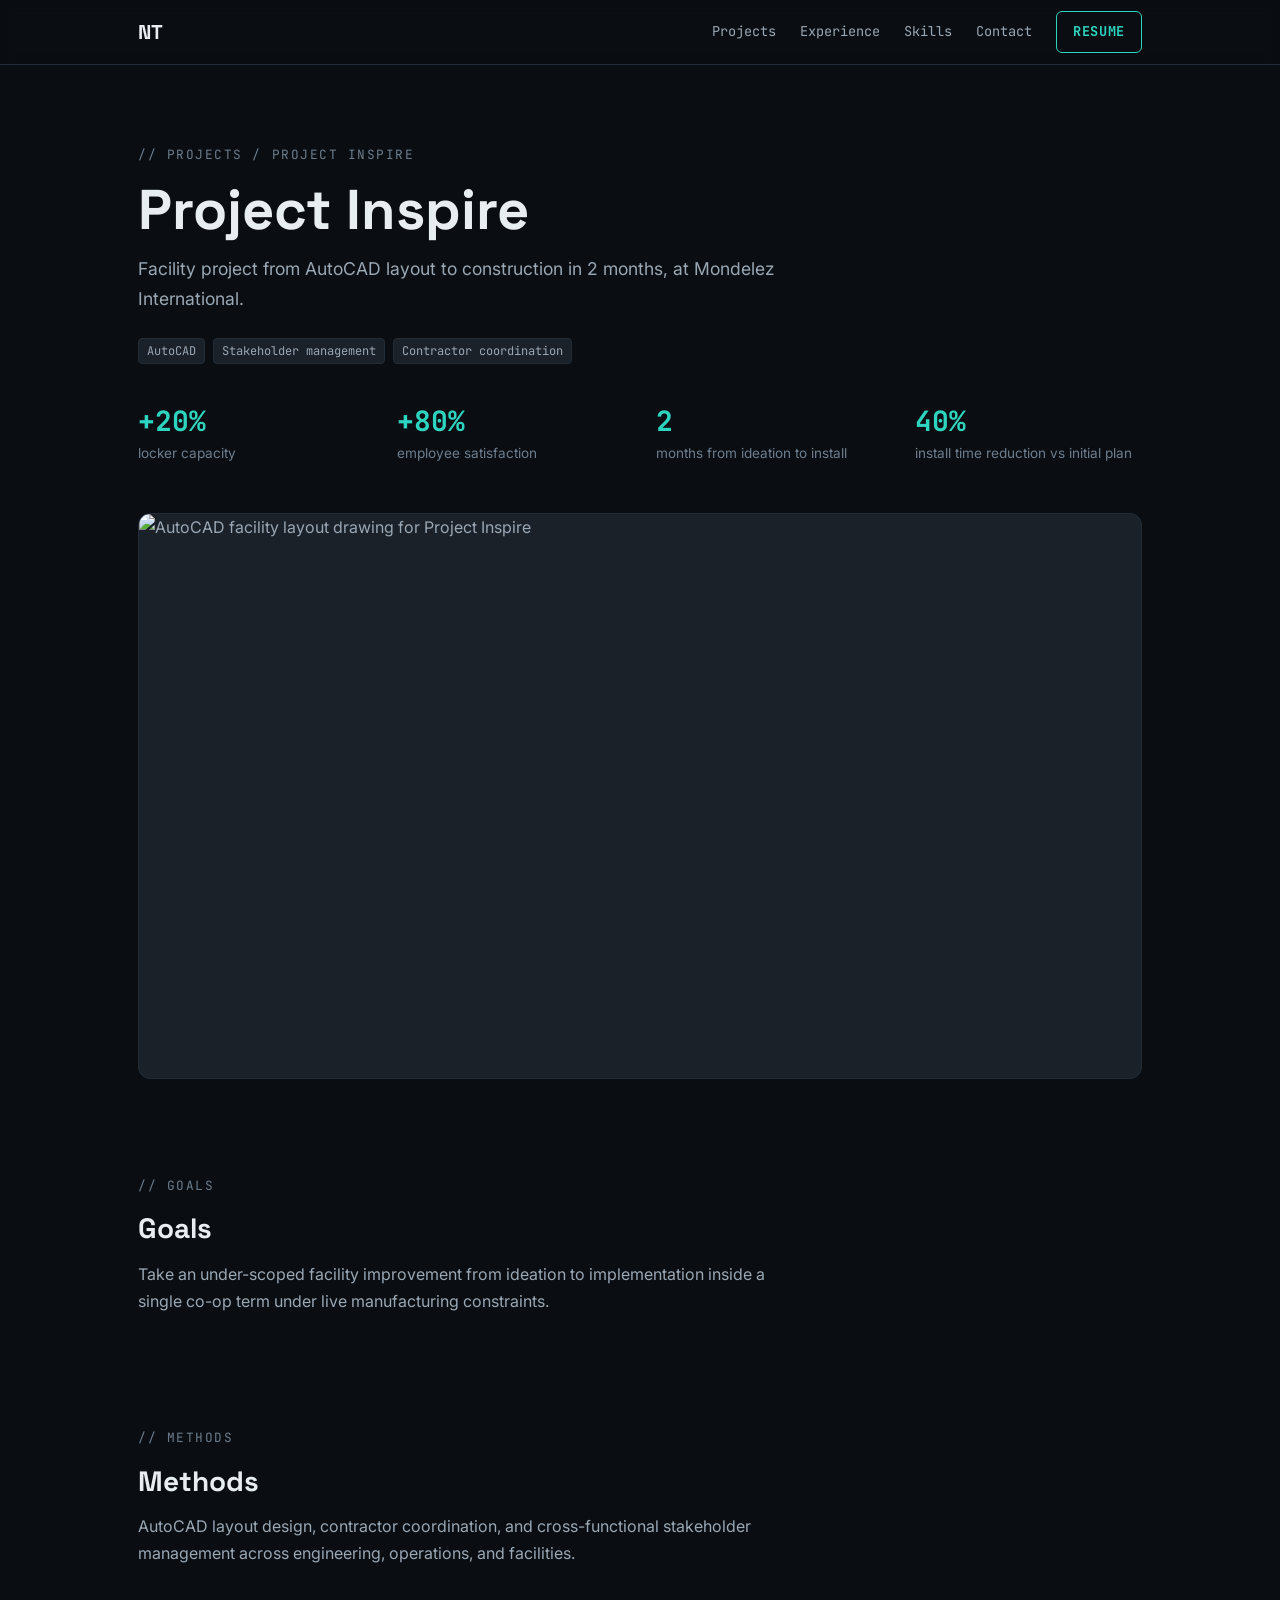
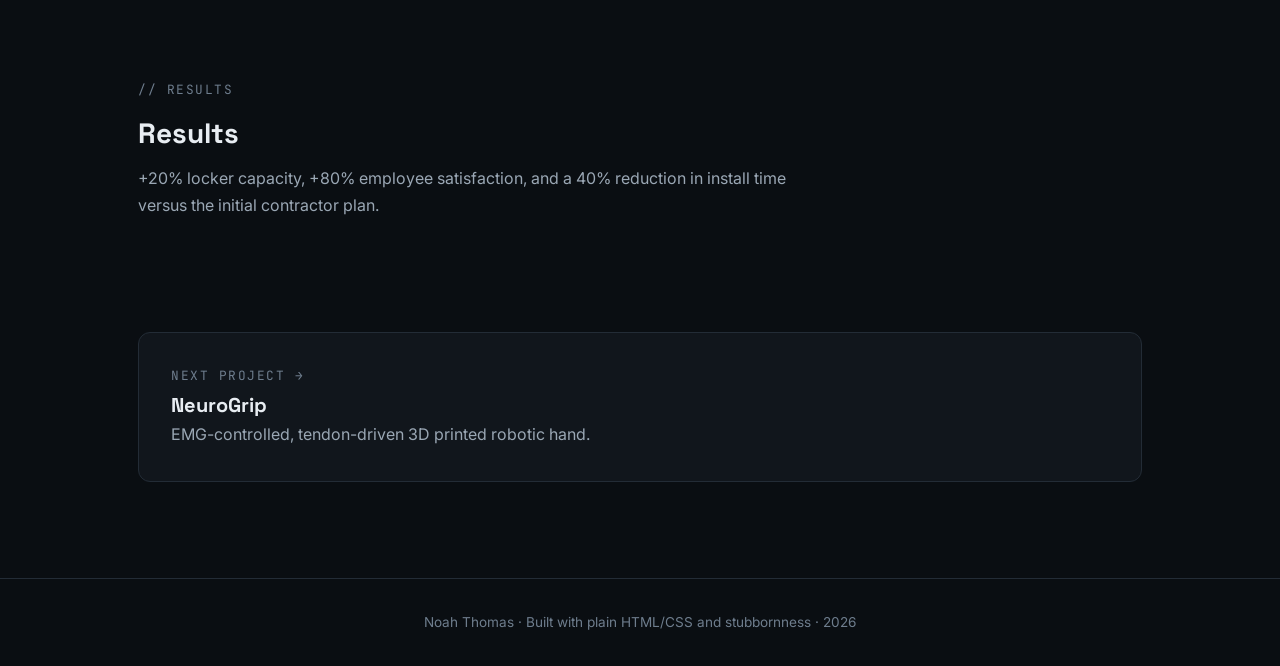
==== projects/inspire.html @ a72272f7 "Added Major Project Files" ====
<!DOCTYPE html>
<html lang="en">
<head>
  <meta charset="UTF-8">
  <meta name="viewport" content="width=device-width, initial-scale=1.0">
  <title>Project Inspire | Noah Thomas, Mechanical Engineer</title>
  <meta name="description" content="Project Inspire at Mondelez International: a facility project taken from AutoCAD layout to construction in 2 months. +20% capacity, +80% satisfaction. Led by Noah Thomas.">
  <meta property="og:title" content="Project Inspire | Noah Thomas">
  <meta property="og:description" content="Facility project from AutoCAD layout to construction in 2 months. +20% capacity.">
  <meta property="og:image" content="https://noaht155.github.io/assets/inspire/layout.png">
  <meta property="og:type" content="article">
  <link rel="icon" type="image/svg+xml" href="../assets/favicon.svg">
  <link rel="preconnect" href="https://fonts.googleapis.com">
  <link rel="preconnect" href="https://fonts.gstatic.com" crossorigin>
  <link href="https://fonts.googleapis.com/css2?family=Inter:wght@400;500&family=JetBrains+Mono:wght@400;700&family=Space+Grotesk:wght@500;700&display=swap" rel="stylesheet">
  <link rel="stylesheet" href="../css/style.css">
</head>
<body>
  <a class="skip-link" href="#main">Skip to content</a>

  <header class="nav">
    <div class="container nav-inner">
      <a class="nav-wordmark" href="../index.html" aria-label="Noah Thomas, home">NT</a>
      <button class="nav-toggle" aria-expanded="false" aria-controls="nav-links" aria-label="Toggle navigation menu">
        <span class="nav-toggle-bar"></span>
        <span class="nav-toggle-bar"></span>
        <span class="nav-toggle-bar"></span>
      </button>
      <nav id="nav-links" class="nav-links" aria-label="Main navigation">
        <a href="../index.html#projects">Projects</a>
        <a href="../index.html#experience">Experience</a>
        <a href="../index.html#skills">Skills</a>
        <a href="../index.html#contact">Contact</a>
        <a class="btn btn-secondary" href="../assets/Noah_Thomas_Resume.pdf">Resume</a>
      </nav>
    </div>
  </header>

  <main id="main">

    <div class="container detail-header">
      <p class="section-label">// <a href="../index.html#projects">PROJECTS</a> / PROJECT INSPIRE</p>
      <h1>Project Inspire</h1>
      <p class="detail-oneliner">Facility project from AutoCAD layout to construction in 2 months, at Mondelez International.</p>
      <div class="tag-row">
        <span class="tag">AutoCAD</span>
        <span class="tag">Stakeholder management</span>
        <span class="tag">Contractor coordination</span>
      </div>

      <div class="metric-row" style="--metric-cols: 4;">
        <div class="metric">
          <div class="metric-value">+20%</div>
          <div class="metric-caption">locker capacity</div>
        </div>
        <div class="metric">
          <div class="metric-value">+80%</div>
          <div class="metric-caption">employee satisfaction</div>
        </div>
        <div class="metric">
          <div class="metric-value">2</div>
          <div class="metric-caption">months from ideation to install</div>
        </div>
        <div class="metric">
          <div class="metric-value">40%</div>
          <div class="metric-caption">install time reduction vs initial plan</div>
        </div>
      </div>

      <img class="detail-hero-image" src="../assets/inspire/layout.png" alt="AutoCAD facility layout drawing for Project Inspire" width="1600" height="900">
    </div>

    <section class="container detail-section section reveal" style="padding-top: 0;">
      <p class="section-label">// GOALS</p>
      <h2>Goals</h2>
      <p>Take an under-scoped facility improvement from ideation to implementation inside a single co-op term under live manufacturing constraints.</p>
    </section>

    <section class="container detail-section section reveal">
      <p class="section-label">// METHODS</p>
      <h2>Methods</h2>
      <p>AutoCAD layout design, contractor coordination, and cross-functional stakeholder management across engineering, operations, and facilities.</p>
    </section>

    <section class="container detail-section section reveal">
      <p class="section-label">// RESULTS</p>
      <h2>Results</h2>
      <p>+20% locker capacity, +80% employee satisfaction, and a 40% reduction in install time versus the initial contractor plan.</p>
    </section>

    <section class="container section reveal">
      <a class="next-project" href="./neurogrip.html">
        <p class="next-project-label">Next project &rarr;</p>
        <h3>NeuroGrip</h3>
        <p>EMG-controlled, tendon-driven 3D printed robotic hand.</p>
      </a>
    </section>

  </main>

  <footer class="footer">
    <div class="container">
      <p>Noah Thomas &middot; Built with plain HTML/CSS and stubbornness &middot; 2026</p>
    </div>
  </footer>

  <script src="../js/main.js"></script>
</body>
</html>
---- css/style.css ----
/* ============================================================
   Noah Thomas, portfolio stylesheet
   Dark technical aesthetic. See claude_context/01-DESIGN-SYSTEM.md
   ============================================================ */

/* ---------- Reset ---------- */
*,
*::before,
*::after {
  box-sizing: border-box;
  margin: 0;
  padding: 0;
}

/* ---------- Design tokens ---------- */
:root {
  --bg-0: #0a0e12;
  --bg-1: #11161c;
  --bg-2: #1a2129;
  --border: #232c36;
  --text-0: #e8edf2;
  --text-1: #9aa7b4;
  /* Spec value is #5d6b7a; lightened to #6e7d8d so small text passes
     WCAG AA 4.5:1 on --bg-0 (Lighthouse accessibility 100 requirement). */
  --text-2: #6e7d8d;
  --accent: #2dd4bf;
  --accent-dim: #14b8a6;
  --accent-glow: rgba(45, 212, 191, 0.08);

  --font-heading: "Space Grotesk", sans-serif;
  --font-body: "Inter", sans-serif;
  --font-mono: "JetBrains Mono", monospace;

  --max-width: 1100px;
  --pad-x: 24px;
  --section-gap: 64px;
}

@media (min-width: 768px) {
  :root {
    --pad-x: 48px;
    --section-gap: 96px;
  }
}

/* ---------- Base ---------- */
html {
  scroll-behavior: smooth;
  scroll-padding-top: 80px;
}

@media (prefers-reduced-motion: reduce) {
  html {
    scroll-behavior: auto;
  }
}

body {
  background: var(--bg-0);
  color: var(--text-1);
  font-family: var(--font-body);
  font-size: 1rem;
  font-weight: 400;
  line-height: 1.7;
  -webkit-font-smoothing: antialiased;
}

h1,
h2,
h3 {
  font-family: var(--font-heading);
  color: var(--text-0);
  line-height: 1.15;
  font-weight: 700;
}

h1 {
  font-size: clamp(2.2rem, 5vw, 3.5rem);
}

h2 {
  font-size: 1.75rem;
}

h3 {
  font-size: 1.25rem;
}

p {
  max-width: 65ch;
}

a {
  color: var(--accent);
  text-decoration: none;
}

a:hover {
  color: var(--accent-dim);
}

img {
  display: block;
  max-width: 100%;
  height: auto;
  background: var(--bg-2);
}

ul {
  list-style: none;
}

/* ---------- Utilities ---------- */
.container {
  max-width: var(--max-width);
  margin: 0 auto;
  padding-left: var(--pad-x);
  padding-right: var(--pad-x);
}

.section {
  padding-top: var(--section-gap);
}

.section-label {
  font-family: var(--font-mono);
  font-size: 0.8rem;
  font-weight: 400;
  text-transform: uppercase;
  letter-spacing: 0.12em;
  color: var(--text-2);
  margin-bottom: 12px;
}

.section-label a {
  color: inherit;
}

.section-label a:hover {
  color: var(--accent);
}

.section h2 {
  margin-bottom: 32px;
}

.skip-link {
  position: absolute;
  top: -48px;
  left: 16px;
  z-index: 100;
  background: var(--accent);
  color: var(--bg-0);
  padding: 8px 16px;
  border-radius: 6px;
  font-family: var(--font-mono);
  font-size: 0.85rem;
}

.skip-link:focus {
  top: 16px;
  color: var(--bg-0);
}

/* ---------- Buttons ---------- */
.btn {
  display: inline-block;
  font-family: var(--font-mono);
  font-size: 0.85rem;
  font-weight: 700;
  text-transform: uppercase;
  letter-spacing: 0.05em;
  padding: 12px 24px;
  border-radius: 6px;
  border: 1px solid transparent;
  cursor: pointer;
  transition: background-color 150ms ease, border-color 150ms ease,
    color 150ms ease;
}

.btn-primary {
  background: var(--accent);
  color: var(--bg-0);
}

.btn-primary:hover {
  background: var(--accent-dim);
  color: var(--bg-0);
}

.btn-secondary {
  background: transparent;
  border-color: var(--accent);
  color: var(--accent);
}

.btn-secondary:hover {
  border-color: var(--accent-dim);
  color: var(--accent-dim);
}

/* ---------- Nav ---------- */
.nav {
  position: fixed;
  top: 0;
  left: 0;
  right: 0;
  z-index: 50;
  background: rgba(10, 14, 18, 0.9);
  -webkit-backdrop-filter: blur(8px);
  backdrop-filter: blur(8px);
  border-bottom: 1px solid var(--border);
}

.nav-inner {
  display: flex;
  align-items: center;
  justify-content: space-between;
  gap: 16px;
  min-height: 64px;
  flex-wrap: wrap;
  padding-top: 8px;
  padding-bottom: 8px;
}

.nav-wordmark {
  font-family: var(--font-heading);
  font-weight: 700;
  font-size: 1.25rem;
  color: var(--text-0);
  letter-spacing: 0.02em;
}

.nav-wordmark:hover {
  color: var(--accent);
}

.nav-links {
  display: flex;
  align-items: center;
  flex-wrap: wrap;
  gap: 8px 24px;
}

.nav-links a:not(.btn) {
  font-family: var(--font-mono);
  font-size: 0.85rem;
  color: var(--text-1);
}

.nav-links a:not(.btn):hover {
  color: var(--accent);
}

.nav-links .btn {
  padding: 8px 16px;
}

.nav-toggle {
  display: none;
  background: none;
  border: 1px solid var(--border);
  border-radius: 6px;
  padding: 8px 10px;
  cursor: pointer;
}

.nav-toggle-bar {
  display: block;
  width: 20px;
  height: 2px;
  background: var(--text-0);
  margin: 4px 0;
  transition: transform 150ms ease, opacity 150ms ease;
}

/* Mobile nav: hamburger + full-screen overlay, JS-enhanced only.
   Without JS the links simply wrap inside the header bar. */
@media (max-width: 767px) {
  .js .nav-toggle {
    display: block;
  }

  .js .nav-toggle[aria-expanded="true"] .nav-toggle-bar:nth-child(1) {
    transform: translateY(6px) rotate(45deg);
  }

  .js .nav-toggle[aria-expanded="true"] .nav-toggle-bar:nth-child(2) {
    opacity: 0;
  }

  .js .nav-toggle[aria-expanded="true"] .nav-toggle-bar:nth-child(3) {
    transform: translateY(-6px) rotate(-45deg);
  }

  .js .nav-links {
    display: none;
    position: fixed;
    inset: 64px 0 0 0;
    background: var(--bg-0);
    flex-direction: column;
    align-items: flex-start;
    gap: 28px;
    padding: 48px var(--pad-x);
  }

  .js .nav-links.open {
    display: flex;
  }

  .js .nav-links a:not(.btn) {
    font-size: 1.1rem;
  }
}

/* ---------- Hero ---------- */
.hero {
  position: relative;
  display: flex;
  align-items: center;
  min-height: min(100svh, 900px);
  padding-top: 128px;
  padding-bottom: 64px;
  overflow: hidden;
}

.hero::before {
  content: "";
  position: absolute;
  top: 10%;
  left: 50%;
  transform: translateX(-50%);
  width: 800px;
  height: 500px;
  background: radial-gradient(ellipse at center, var(--accent-glow), transparent 70%);
  pointer-events: none;
}

.hero-inner {
  position: relative;
}

.hero h1 {
  max-width: 18ch;
  margin-bottom: 24px;
}

.hero-subline {
  max-width: 56ch;
  margin-bottom: 36px;
}

.hero-actions {
  display: flex;
  flex-wrap: wrap;
  gap: 16px;
  margin-bottom: 56px;
}

.hero-metrics {
  display: flex;
  flex-wrap: wrap;
  gap: 24px 56px;
}

/* ---------- Metric block ---------- */
.metric {
  min-width: 0;
}

.metric-value {
  font-family: var(--font-mono);
  font-weight: 700;
  font-size: 1.75rem;
  color: var(--accent);
  line-height: 1.2;
}

.metric-caption {
  font-size: 0.85rem;
  color: var(--text-2);
  margin-top: 4px;
}

@media (max-width: 599px) {
  .hero-metrics {
    flex-direction: column;
    gap: 20px;
  }
}

/* ---------- Project cards ---------- */
.project-grid {
  display: grid;
  grid-template-columns: 1fr;
  gap: 24px;
}

@media (min-width: 768px) {
  .project-grid {
    grid-template-columns: 1fr 1fr;
  }

  .project-card-wide {
    grid-column: 1 / -1;
  }
}

.project-card {
  display: block;
  background: var(--bg-1);
  border: 1px solid var(--border);
  border-radius: 12px;
  overflow: hidden;
  color: var(--text-1);
  transition: border-color 150ms ease, transform 150ms ease;
}

.project-card:hover {
  border-color: var(--accent-dim);
  transform: translateY(-2px);
  color: var(--text-1);
}

.project-card-image {
  aspect-ratio: 16 / 9;
  width: 100%;
  object-fit: cover;
  border-bottom: 1px solid var(--border);
}

.project-card-wide .project-card-image {
  aspect-ratio: 21 / 6;
}

.project-card-body {
  padding: 24px;
}

.project-card h3 {
  margin-bottom: 8px;
}

.project-card-desc {
  margin-bottom: 16px;
}

.project-card-metrics {
  font-family: var(--font-mono);
  font-size: 0.85rem;
  color: var(--accent);
  margin-top: 16px;
}

/* ---------- Tech tags ---------- */
.tag-row {
  display: flex;
  flex-wrap: wrap;
  gap: 8px;
}

.tag {
  font-family: var(--font-mono);
  font-size: 0.75rem;
  background: var(--bg-2);
  border: 1px solid var(--border);
  border-radius: 4px;
  padding: 2px 8px;
  color: var(--text-1);
}

/* ---------- Timeline ---------- */
.timeline {
  position: relative;
  padding-left: 0;
}

.timeline-entry {
  position: relative;
  display: grid;
  grid-template-columns: 1fr;
  gap: 4px 32px;
  padding: 0 0 40px 28px;
  border-left: 1px solid var(--border);
}

.timeline-entry:last-of-type {
  padding-bottom: 8px;
}

.timeline-entry::before {
  content: "";
  position: absolute;
  left: -4.5px;
  top: 8px;
  width: 8px;
  height: 8px;
  border-radius: 50%;
  background: var(--accent);
}

.timeline-date {
  font-family: var(--font-mono);
  font-size: 0.85rem;
  color: var(--text-2);
}

.timeline-company {
  color: var(--text-1);
  margin: 4px 0 12px;
}

.timeline-body ul {
  list-style: none;
}

.timeline-body li {
  position: relative;
  padding-left: 20px;
  margin-bottom: 8px;
}

.timeline-body li::before {
  content: "·";
  position: absolute;
  left: 4px;
  color: var(--accent);
}

@media (min-width: 768px) {
  .timeline-entry {
    grid-template-columns: 200px 1fr;
  }

  .timeline-date {
    padding-top: 4px;
  }
}

.education-line {
  color: var(--text-2);
  font-size: 0.9rem;
  margin-top: 24px;
}

/* ---------- Skills ---------- */
.skills-grid {
  display: grid;
  grid-template-columns: 1fr;
  gap: 32px;
}

@media (min-width: 768px) {
  .skills-grid {
    grid-template-columns: 1fr 1fr;
  }
}

.skills-group h3 {
  font-size: 1rem;
  margin-bottom: 14px;
}

/* ---------- Contact ---------- */
.contact {
  text-align: center;
}

.contact .section-label {
  text-align: center;
}

.contact h2 {
  margin-bottom: 16px;
}

.contact p {
  max-width: 52ch;
  margin: 0 auto 32px;
}

.contact-actions {
  display: flex;
  flex-wrap: wrap;
  justify-content: center;
  gap: 16px;
}

/* ---------- Footer ---------- */
.footer {
  margin-top: var(--section-gap);
  border-top: 1px solid var(--border);
  padding: 32px 0;
}

.footer p {
  color: var(--text-2);
  font-size: 0.85rem;
  max-width: none;
  text-align: center;
}

/* ---------- Project detail pages ---------- */
.detail-header {
  padding-top: 144px;
}

.detail-header h1 {
  margin-bottom: 12px;
}

.detail-oneliner {
  font-size: 1.1rem;
  margin-bottom: 24px;
}

.detail-header .tag-row {
  margin-bottom: 40px;
}

.badge {
  display: inline-block;
  font-family: var(--font-mono);
  font-size: 0.75rem;
  text-transform: uppercase;
  letter-spacing: 0.08em;
  color: var(--accent);
  border: 1px solid var(--accent);
  border-radius: 999px;
  padding: 4px 14px;
  margin-bottom: 20px;
}

.metric-row {
  display: grid;
  grid-template-columns: repeat(2, 1fr);
  gap: 32px;
  margin-bottom: 48px;
}

@media (min-width: 768px) {
  .metric-row {
    grid-template-columns: repeat(var(--metric-cols, 3), 1fr);
  }
}

.detail-hero-image {
  width: 100%;
  border: 1px solid var(--border);
  border-radius: 12px;
  margin-bottom: var(--section-gap);
}

.detail-section h2 {
  margin-bottom: 16px;
}

.detail-section p {
  margin-bottom: 16px;
}

.gallery {
  display: grid;
  grid-template-columns: 1fr;
  gap: 24px;
}

@media (min-width: 768px) {
  .gallery {
    grid-template-columns: 1fr 1fr;
  }
}

.gallery figure img {
  width: 100%;
  aspect-ratio: 4 / 3;
  object-fit: cover;
  border: 1px solid var(--border);
  border-radius: 12px;
}

.gallery figcaption {
  color: var(--text-2);
  font-size: 0.85rem;
  margin-top: 8px;
}

.next-project {
  display: block;
  background: var(--bg-1);
  border: 1px solid var(--border);
  border-radius: 12px;
  padding: 32px;
  color: var(--text-1);
  transition: border-color 150ms ease, transform 150ms ease;
}

.next-project:hover {
  border-color: var(--accent-dim);
  transform: translateY(-2px);
  color: var(--text-1);
}

.next-project-label {
  font-family: var(--font-mono);
  font-size: 0.8rem;
  text-transform: uppercase;
  letter-spacing: 0.12em;
  color: var(--text-2);
  margin-bottom: 8px;
}

.next-project h3 {
  margin-bottom: 4px;
}

/* ---------- Scroll reveal (JS enhancement only) ---------- */
@media (prefers-reduced-motion: no-preference) {
  .js .reveal {
    opacity: 0;
    transform: translateY(12px);
    transition: opacity 0.4s ease-out, transform 0.4s ease-out;
  }

  .js .reveal.is-visible {
    opacity: 1;
    transform: none;
  }
}
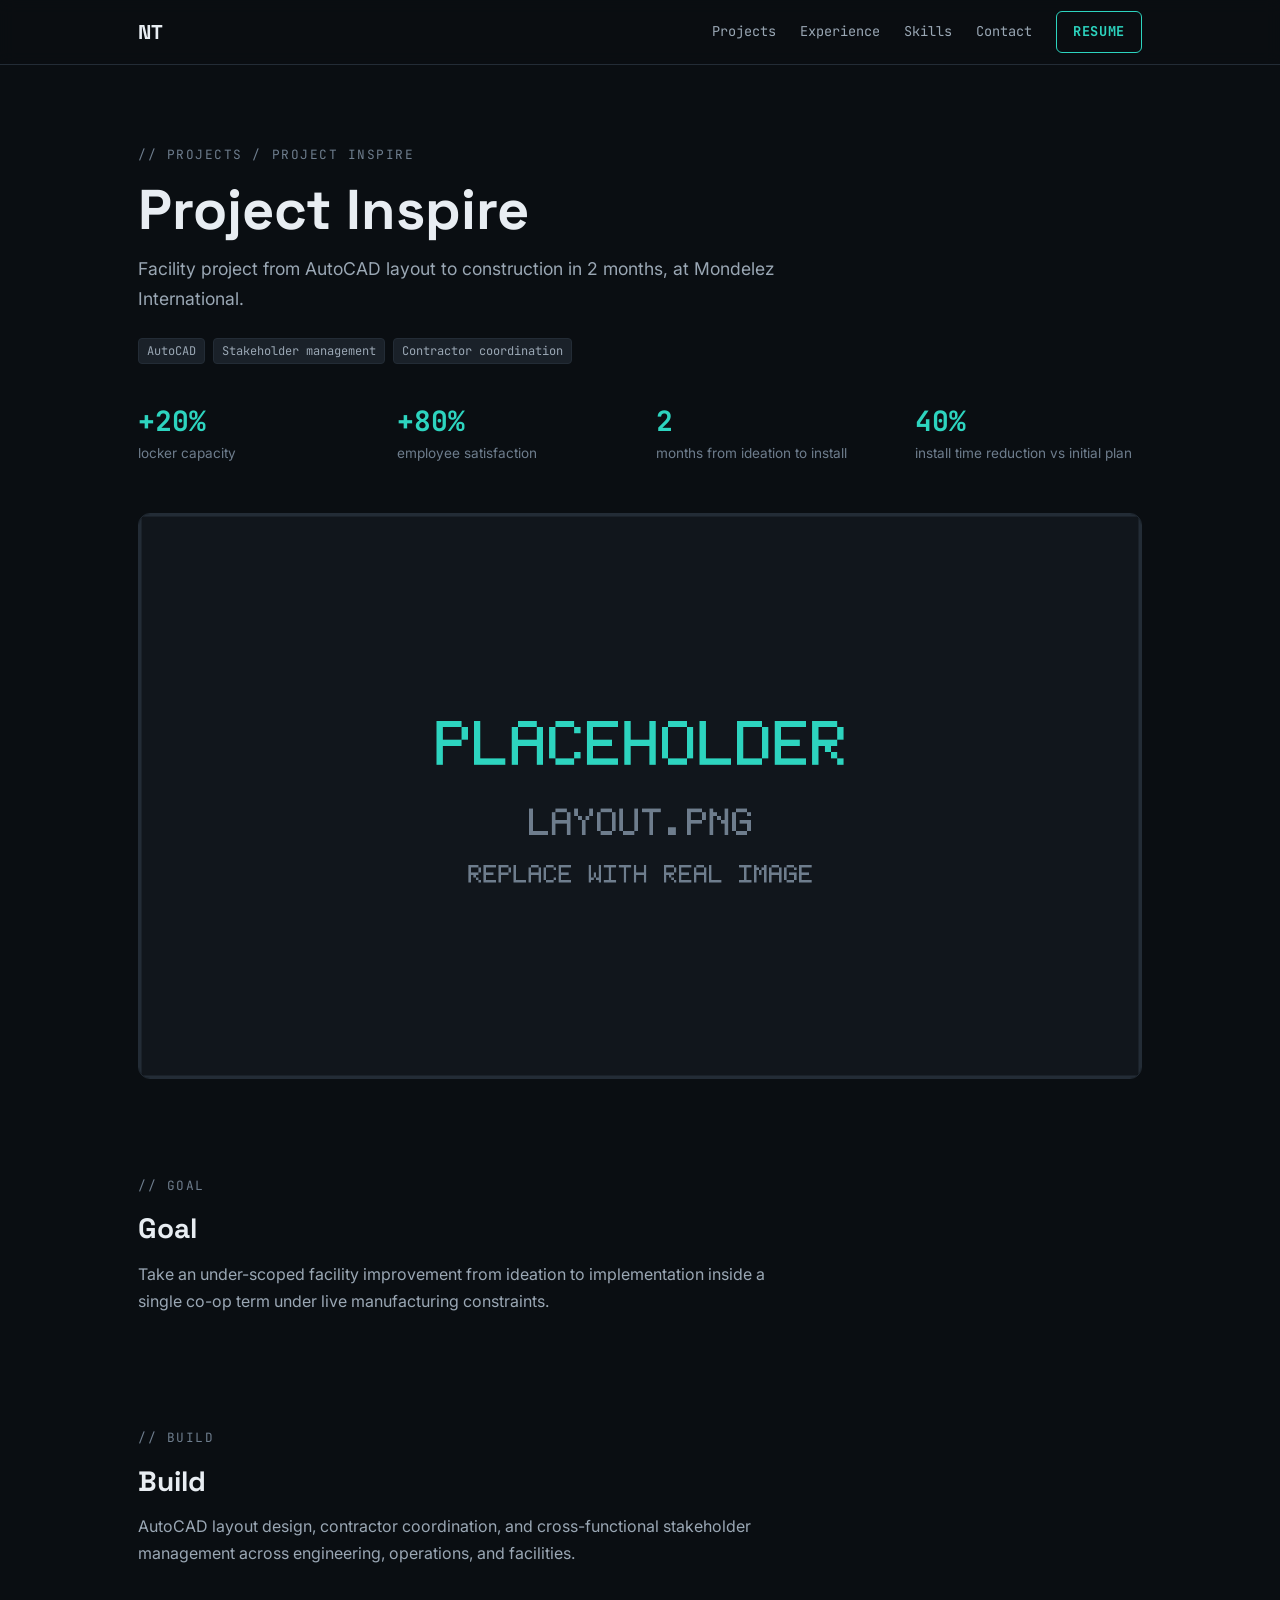
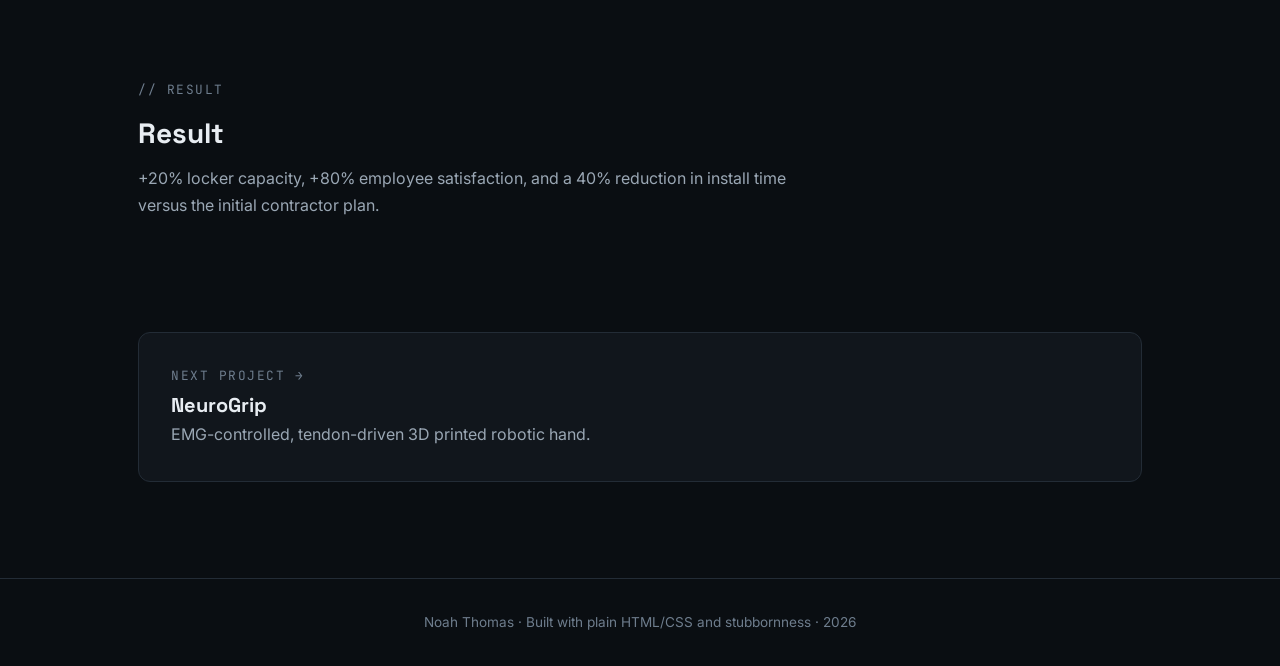
==== commit 76de9266: "Mirror portfolio_context.md's section structure on project pages Rename detail-page sections to Goal" ====
--- a/projects/inspire.html
+++ b/projects/inspire.html
@@ -71,20 +71,20 @@
     </div>
 
     <section class="container detail-section section reveal" style="padding-top: 0;">
-      <p class="section-label">// GOALS</p>
-      <h2>Goals</h2>
+      <p class="section-label">// GOAL</p>
+      <h2>Goal</h2>
       <p>Take an under-scoped facility improvement from ideation to implementation inside a single co-op term under live manufacturing constraints.</p>
     </section>
 
     <section class="container detail-section section reveal">
-      <p class="section-label">// METHODS</p>
-      <h2>Methods</h2>
+      <p class="section-label">// BUILD</p>
+      <h2>Build</h2>
       <p>AutoCAD layout design, contractor coordination, and cross-functional stakeholder management across engineering, operations, and facilities.</p>
     </section>
 
     <section class="container detail-section section reveal">
-      <p class="section-label">// RESULTS</p>
-      <h2>Results</h2>
+      <p class="section-label">// RESULT</p>
+      <h2>Result</h2>
       <p>+20% locker capacity, +80% employee satisfaction, and a 40% reduction in install time versus the initial contractor plan.</p>
     </section>
 
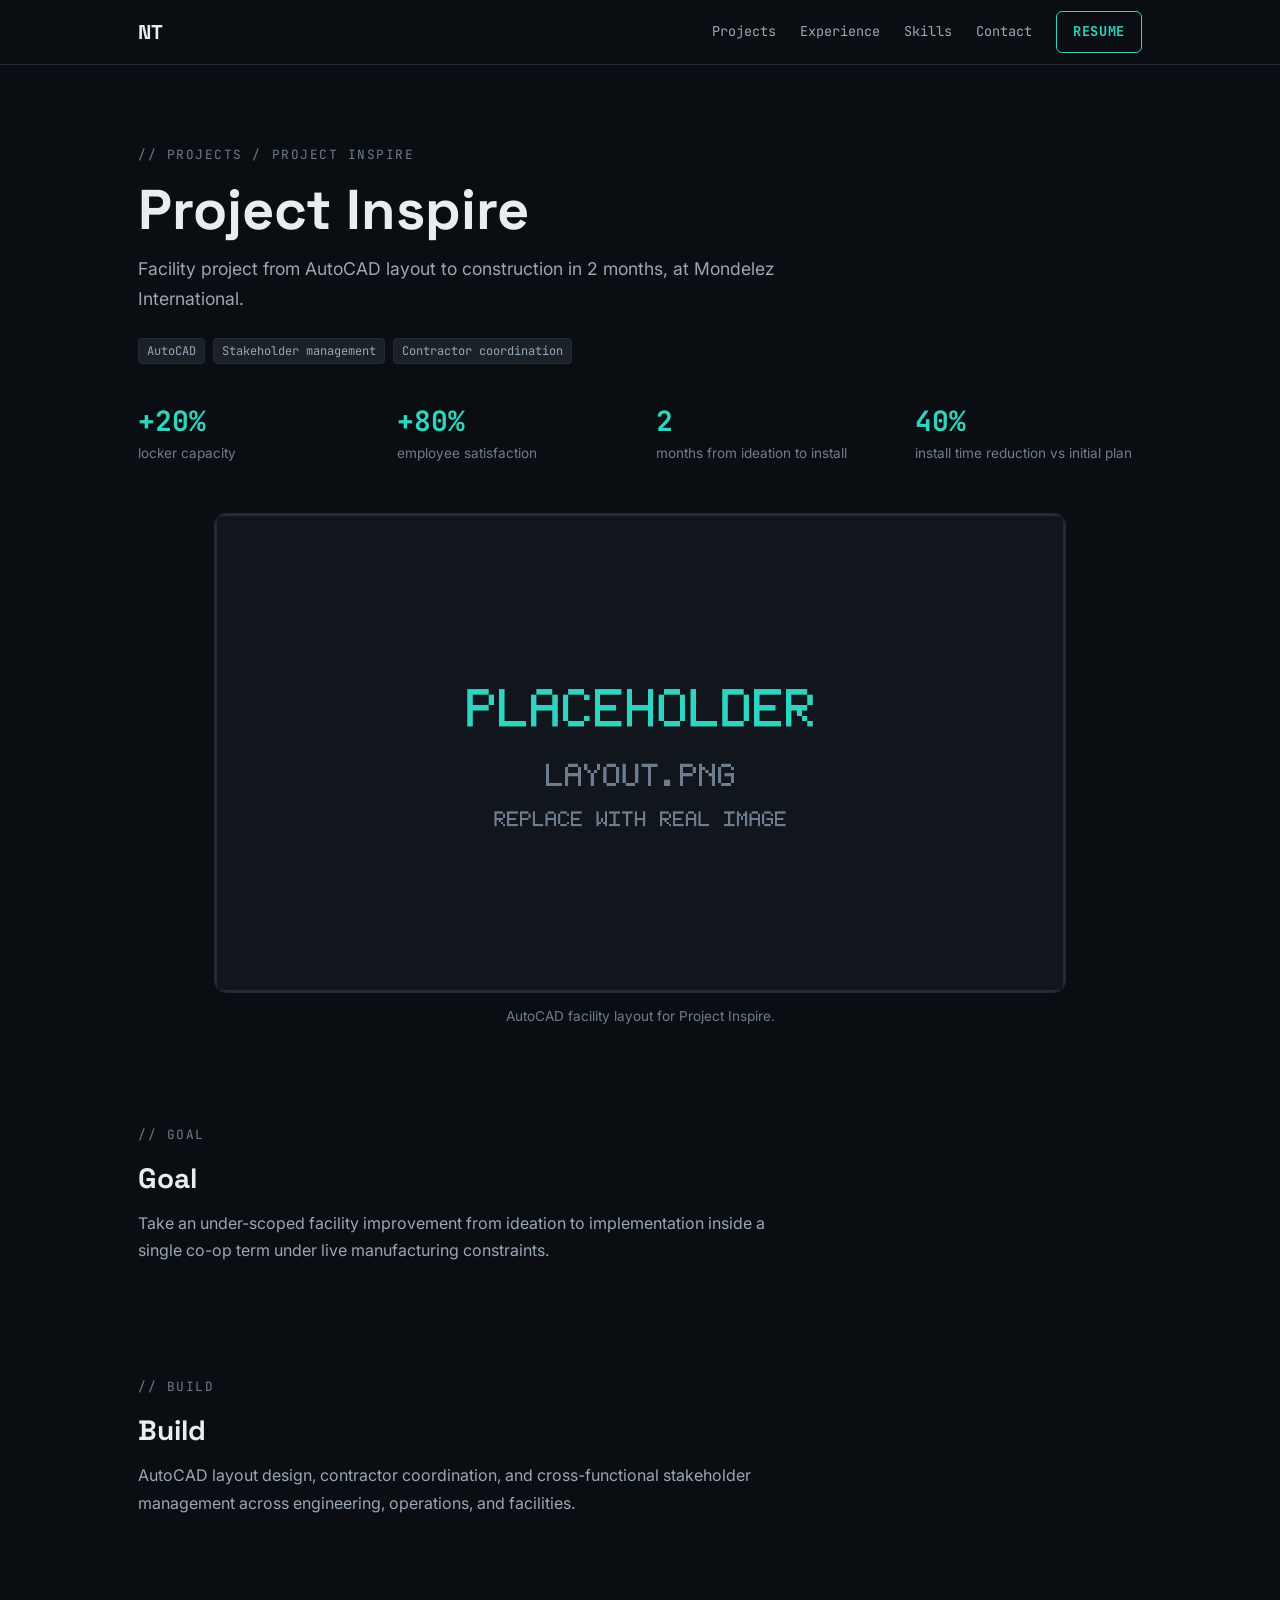
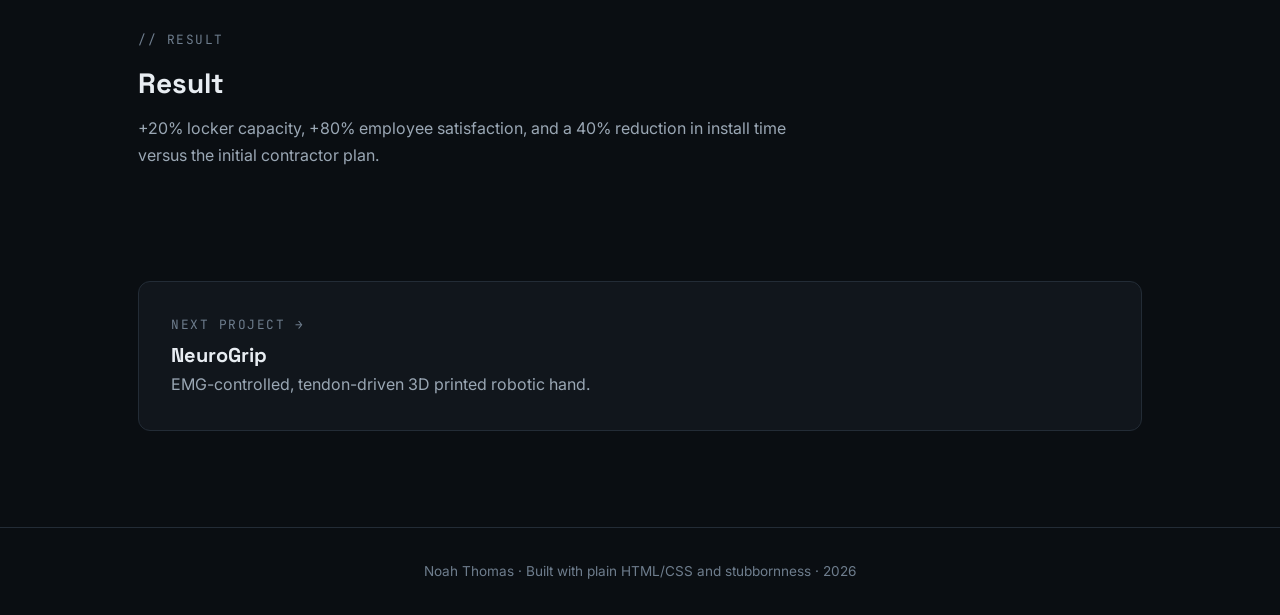
==== commit 4d1eed6d: "Add image carousel to replace static hero + gallery on project pages Merge each project's hero image" ====
--- a/projects/inspire.html
+++ b/projects/inspire.html
@@ -67,7 +67,19 @@
         </div>
       </div>
 
-      <img class="detail-hero-image" src="../assets/inspire/layout.png" alt="AutoCAD facility layout drawing for Project Inspire" width="1600" height="900">
+      <div class="carousel" data-carousel>
+        <div class="carousel-viewport">
+          <button class="carousel-arrow carousel-arrow-prev" type="button" aria-label="Previous image">&larr;</button>
+
+          <figure class="carousel-figure is-active">
+            <img class="carousel-image" src="../assets/inspire/layout.png" alt="AutoCAD facility layout drawing for Project Inspire" width="1600" height="900" loading="eager">
+            <figcaption>AutoCAD facility layout for Project Inspire.</figcaption>
+          </figure>
+
+          <button class="carousel-arrow carousel-arrow-next" type="button" aria-label="Next image">&rarr;</button>
+        </div>
+        <p class="carousel-counter">1 / 1</p>
+      </div>
     </div>
 
     <section class="container detail-section section reveal" style="padding-top: 0;">
--- a/css/style.css
+++ b/css/style.css
@@ -644,45 +644,114 @@
   }
 }
 
-.detail-hero-image {
-  width: 100%;
+.detail-section h2 {
+  margin-bottom: 16px;
+}
+
+.detail-section p {
+  margin-bottom: 16px;
+}
+
+/* ---------- Image carousel ---------- */
+.carousel {
+  position: relative;
+  margin-bottom: var(--section-gap);
+}
+
+.carousel-viewport {
+  position: relative;
+  text-align: center;
+}
+
+.js .carousel-figure {
+  display: none;
+}
+
+.js .carousel-figure.is-active {
+  display: block;
+}
+
+.carousel-image {
+  max-height: 320px;
+  max-width: 100%;
+  width: auto;
+  height: auto;
   border: 1px solid var(--border);
   border-radius: 12px;
-  margin-bottom: var(--section-gap);
-}
-
-.detail-section h2 {
-  margin-bottom: 16px;
-}
-
-.detail-section p {
-  margin-bottom: 16px;
-}
-
-.gallery {
-  display: grid;
-  grid-template-columns: 1fr;
-  gap: 24px;
+  margin: 0 auto;
 }
 
 @media (min-width: 768px) {
-  .gallery {
-    grid-template-columns: 1fr 1fr;
-  }
-}
-
-.gallery figure img {
-  width: 100%;
-  aspect-ratio: 4 / 3;
-  object-fit: cover;
-  border: 1px solid var(--border);
-  border-radius: 12px;
-}
-
-.gallery figcaption {
+  .carousel-image {
+    max-height: 480px;
+  }
+}
+
+.carousel-figure figcaption {
   color: var(--text-2);
   font-size: 0.85rem;
-  margin-top: 8px;
+  margin-top: 12px;
+}
+
+.carousel-arrow {
+  position: absolute;
+  top: 50%;
+  transform: translateY(-50%);
+  width: 40px;
+  height: 40px;
+  display: none;
+  align-items: center;
+  justify-content: center;
+  background: var(--bg-1);
+  border: 1px solid var(--border);
+  border-radius: 50%;
+  color: var(--text-0);
+  font-family: var(--font-mono);
+  font-size: 1.1rem;
+  line-height: 1;
+  cursor: pointer;
+  z-index: 2;
+  transition: border-color 150ms ease, color 150ms ease;
+}
+
+.js .carousel-arrow {
+  display: flex;
+}
+
+.carousel.is-single .carousel-arrow,
+.carousel.is-single .carousel-counter {
+  display: none;
+}
+
+.carousel-arrow:hover {
+  border-color: var(--accent-dim);
+  color: var(--accent);
+}
+
+.carousel-arrow:focus-visible {
+  outline: 2px solid var(--accent);
+  outline-offset: 2px;
+}
+
+.carousel-arrow-prev {
+  left: 8px;
+}
+
+.carousel-arrow-next {
+  right: 8px;
+}
+
+.carousel-counter {
+  display: none;
+  font-family: var(--font-mono);
+  font-size: 0.8rem;
+  color: var(--text-2);
+  text-align: center;
+  margin-top: 12px;
+}
+
+.js .carousel-counter {
+  display: block;
 }
 
 .next-project {
